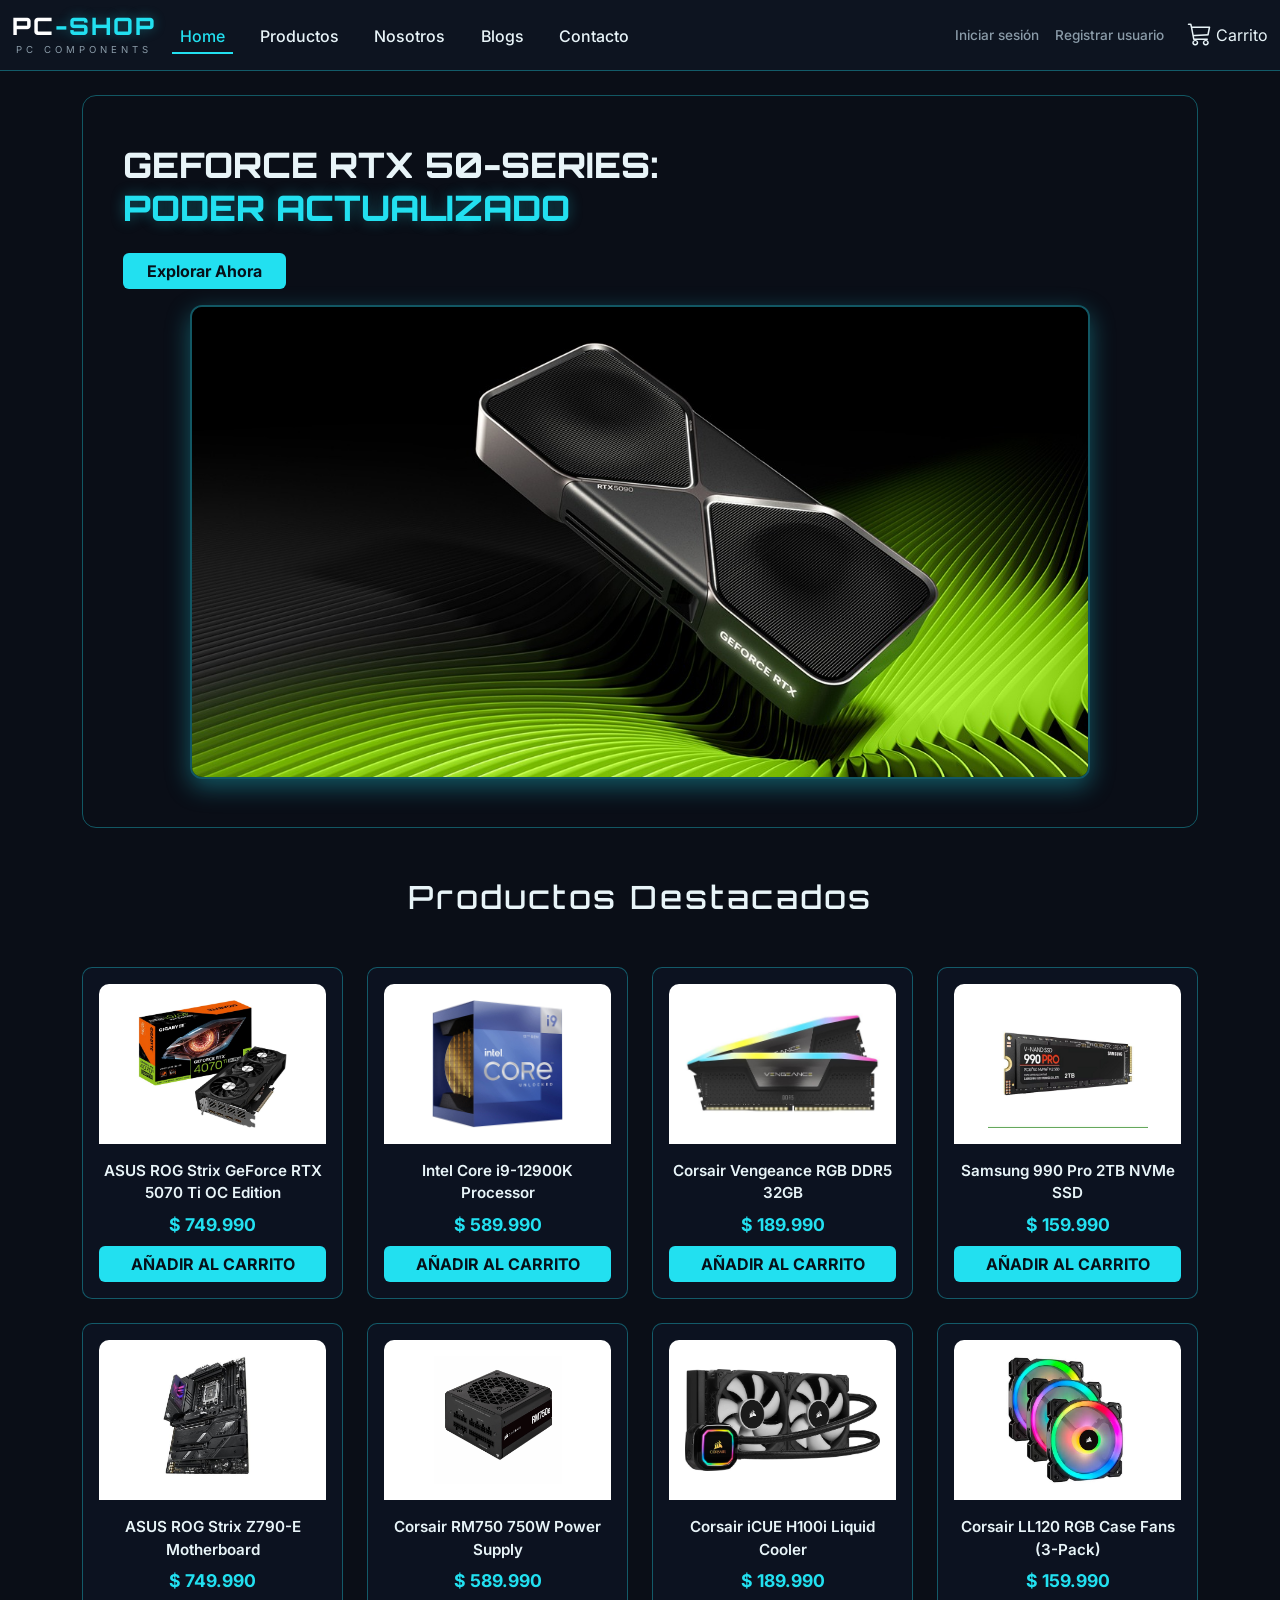
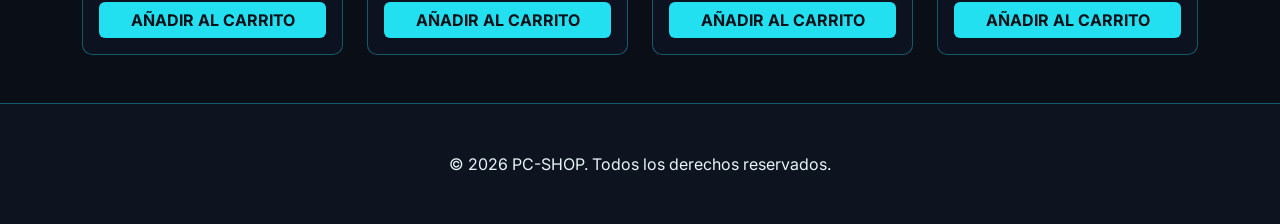
==== index.html @ 08722d99 "habia subido mal las cosas" ====
<!DOCTYPE html>
  <html lang="es">
  <head>
    <meta charset="UTF-8">
    <meta name="viewport" content="width=device-width, initial-scale=1.0">
    <title>PC-SHOP | PC Components</title>
    <link href="https://cdn.jsdelivr.net/npm/bootstrap@5.3.3/dist/css/bootstrap.min.css" rel="stylesheet">
    <link href="https://cdn.jsdelivr.net/npm/bootstrap-icons@1.11.3/font/bootstrap-icons.css" rel="stylesheet">
    <link href="https://fonts.googleapis.com/css2?family=Orbitron:wght@600;800&family=Inter:wght@400;500;700&display=swap" rel="stylesheet">
    <link href="css/style.css" rel="stylesheet">
  </head>
  <body>



    <nav class="navbar navbar-expand-lg navbar-dark barra-navegacion py-2">
      <div class="container-fluid">

        
        <a class="navbar-brand" href="#">
          <span class="texto-logo fs-4">PC<span class="destacado">-SHOP</span></span>
          <span class="subtitulo-logo">PC COMPONENTS</span>
        </a>

        
        <button class="navbar-toggler" type="button" data-bs-toggle="collapse"
          data-bs-target="#navbarSupportedContent" aria-controls="navbarSupportedContent"
          aria-expanded="false" aria-label="Toggle navigation">
          <span class="navbar-toggler-icon"></span>
        </button>

        
        <div class="collapse navbar-collapse" id="navbarSupportedContent">

        
          <ul class="navbar-nav me-auto mb-2 mb-lg-0">
            <li class="nav-item">
              <a class="nav-link enlace-nav active" aria-current="page" href="#">Home</a>
            <li class = "nav-item"><a class = "nav-link enlace-nav" href="productos.html">Productos</a></li>
            <li class="nav-item"><a class="nav-link enlace-nav" href="nosotros.html">Nosotros</a></li>
            <li class="nav-item"><a class="nav-link enlace-nav" href="blog.html">Blogs</a></li>
            <li class="nav-item"><a class="nav-link enlace-nav" href="contactos.html">Contacto</a></li>
          </ul>

          <div class="d-flex align-items-center me-4 enlaces-usuario">
          <a href="#" class="me-3">Iniciar sesión</a>
          <a href="#">Registrar usuario</a>
          </div>

          
          
          <a href="#" class="enlace-carrito d-flex align-items-center">
            <span class="position-relative me-1">
              <i class="bi bi-cart3 fs-4"></i>
              <span class="position-absolute top-0 start-100 translate-middle badge rounded-pill"></span>
            </span>
            Carrito 
          </a>
        </div>
      </div>
    </nav>

    
    <div class="container mt-4">
      <div class="banner-principal">
        <div>
          <h1>GEFORCE RTX 50-SERIES:<br><span class="destacado">PODER ACTUALIZADO</span></h1>
          <a href="#productos" class="btn boton-cyan mt-3 px-4">Explorar Ahora</a>
          <img src="img/rtx5.jpg" alt="Banner Principal" class="img-fluid mt-3">
        </div>
      </div>
    </div>

    
    <div class="container" id="productos">
      <h2 class="titulo-seccion">Productos Destacados</h2>

      <div class="row g-4">

        

        <div class="col-12 col-md-6 col-lg-3">
          <div class="tarjeta-producto p-3 text-center">
            <img src="img/rtx4070ti.jpg" alt="ASUS ROG RTX 5070 Ti">
            <p class="producto mt-3 mb-1">ASUS ROG Strix GeForce RTX 5070 Ti OC Edition</p>
            <p class="precio mb-2">$ 749.990</p>
            <button class="btn boton-cyan w-100">AÑADIR AL CARRITO</button>
          </div>
        </div>

        <div class="col-12 col-md-6 col-lg-3">
          <div class="tarjeta-producto p-3 text-center">
            <img src="img/inteli912.jpg" alt="Intel Core i9-12900K">
            <p class="producto mt-3 mb-1">Intel Core i9-12900K Processor</p>
            <p class="precio mb-2">$ 589.990</p>
            <button class="btn boton-cyan w-100">AÑADIR AL CARRITO</button>
          </div>
        </div>

        <div class="col-12 col-md-6 col-lg-3">
          <div class="tarjeta-producto p-3 text-center">
            <img src="img/ramddr5.jpg" alt="Corsair Vengeance RGB DDR5">
            <p class="producto mt-3 mb-1">Corsair Vengeance RGB DDR5 32GB</p>
            <p class="precio mb-2">$ 189.990</p>
            <button class="btn boton-cyan w-100">AÑADIR AL CARRITO</button>
          </div>
        </div>

        <div class="col-12 col-md-6 col-lg-3">
          <div class="tarjeta-producto p-3 text-center">
            <img src="img/ssd.jpg" alt="Samsung 990 Pro 2TB">
            <p class="producto mt-3 mb-1">Samsung 990 Pro 2TB NVMe SSD</p>
            <p class="precio mb-2">$ 159.990</p>
            <button class="btn boton-cyan w-100">AÑADIR AL CARRITO</button>
          </div>
        </div>

        <div class="col-12 col-md-6 col-lg-3">
          <div class="tarjeta-producto p-3 text-center">
            <img src="img/placa1.jpg" alt="ASUS ROG Strix Z790-E Motherboard">
            <p class="producto mt-3 mb-1">ASUS ROG Strix Z790-E Motherboard</p>
            <p class="precio mb-2">$ 749.990</p>
            <button class="btn boton-cyan w-100">AÑADIR AL CARRITO</button>
          </div>
        </div>

        <div class="col-12 col-md-6 col-lg-3">
          <div class="tarjeta-producto p-3 text-center">
            <img src="img/fuente.jpg" alt="Corsair Power Supply">
            <p class="producto mt-3 mb-1">Corsair RM750 750W Power Supply</p>
            <p class="precio mb-2">$ 589.990</p>
            <button class="btn boton-cyan w-100">AÑADIR AL CARRITO</button>
          </div>
        </div>

        <div class="col-12 col-md-6 col-lg-3">
          <div class="tarjeta-producto p-3 text-center">
            <img src="img/cooler.jpg" alt="Corsair Liquid Cooler">
            <p class="producto mt-3 mb-1">Corsair iCUE H100i Liquid Cooler</p>
            <p class="precio mb-2">$ 189.990</p>
            <button class="btn boton-cyan w-100">AÑADIR AL CARRITO</button>
          </div>
        </div>

        <div class="col-12 col-md-6 col-lg-3">
          <div class="tarjeta-producto p-3 text-center">
            <img src="img/ventiladores.jpg" alt="Case Fans">
            <p class="producto mt-3 mb-1">Corsair LL120 RGB Case Fans (3-Pack)</p>
            <p class="precio mb-2">$ 159.990</p>
            <button class="btn boton-cyan w-100">AÑADIR AL CARRITO</button>
          </div>
        </div>

      </div>

    
    </div>

  
    <footer class="py-5 mt-5">
    <div class="container">
      <div class="row">
        <div class="col-12 text-center">
          <p class="mb-0">&copy; 2026 PC-SHOP. Todos los derechos reservados.</p>
        </div>
      </div>
    </div>
  </footer>

    
    <script src="https://cdn.jsdelivr.net/npm/bootstrap@5.3.3/dist/js/bootstrap.bundle.min.js"></script>
  </body>
  </html>
---- css/style.css ----
:root{
  --fondo-principal:  #0a0e17; 
  --fondo-secundario: #0d1420; 
  --fondo-tarjeta:    #0c1220; 
  --cyan:             #22e0f0; 
  --cyan-brillo:      rgba(34, 224, 240, .35); 
  --texto-claro:      #e8f4f8; 
  --texto-apagado:    #8a9ba8; 
  --borde-cyan:       rgba(34, 224, 240, .35); 
}


/* estilos generales */
body{
  background: var(--fondo-principal);
  color: var(--texto-claro);
  font-family: 'Inter', sans-serif;
}

a{ text-decoration: none; }


/*Barra superior, inicio de sesion y registro de usaurio */
.enlaces-usuario a {
  color: var(--texto-apagado);
  font-size: 0.85rem;
  font-weight: 500;
}
.enlaces-usuario a:hover {
  color: var(--cyan);
}
/* Logos, links, etc*/
.barra-navegacion{
  background: var(--fondo-secundario);
  border-bottom: 1px solid var(--borde-cyan);
}

.enlace-nav{
  color: var(--texto-claro) !important;
  font-weight: 500;
  margin-right: 1.2rem;
  padding-bottom: 4px;
  border-bottom: 2px solid transparent;
}
.enlace-nav:hover,
.enlace-nav.active{
  color: var(--cyan) !important;
  border-bottom: 2px solid var(--cyan);
}

.texto-logo{
  font-family: 'Orbitron', sans-serif;
  font-weight: 800;
  letter-spacing: 2px;
  line-height: 1;
  text-align: center;
}
.texto-logo .destacado{
  color: var(--cyan);
  text-shadow: 0 0 12px var(--cyan-brillo);
}
.subtitulo-logo{
  font-size: .6rem;
  letter-spacing: 4px;
  color: var(--texto-apagado);
  text-align: center;
  display: block;
}

.campo-busqueda{
  background: var(--fondo-principal);
  border: 1px solid var(--borde-cyan);
  color: var(--texto-claro);
  max-width: 200px;
}
.campo-busqueda::placeholder{ color: var(--texto-apagado); }
.campo-busqueda:focus{
  background: var(--fondo-principal);
  color: var(--texto-claro);
  box-shadow: 0 0 0 .2rem var(--cyan-brillo);
  border-color: var(--cyan);
}

.enlace-carrito{
  color: var(--texto-claro);
  position: relative;
}
.enlace-carrito .badge{
  background: var(--cyan);
  color: #06111a;
}

/* El menu desplegable donde tan los productos */
.menu-desplegable{
  background: var(--fondo-tarjeta);
  border: 1px solid var(--borde-cyan);
}
.menu-desplegable .dropdown-item{
  color: var(--texto-claro);
}
.menu-desplegable .dropdown-item:hover,
.menu-desplegable .dropdown-item:focus{
  background: var(--cyan-brillo);
  color: var(--cyan);
}
.menu-desplegable .dropdown-divider{
  border-color: var(--borde-cyan);
}


/* el Banner principal */
.banner-principal{
  background-size: cover;
  background-position: center;
  border: 1px solid var(--borde-cyan);
  border-radius: 14px;
  padding: 3rem 2.5rem;
  min-height: 260px;
  display: flex;
  align-items: center;
}
.banner-principal h1{
  font-family: 'Orbitron', sans-serif;
  font-weight: 800;
  font-size: 2.2rem;
}

.banner-principal > div {
  width: 100%;
}

.banner-principal img{
  display: block;
  margin: 2rem auto 0 auto;
  max-width: 100%;
  width: 900px;
  height: auto;
  border: 2px solid var(--borde-cyan);
  border-radius: 12px;
  box-shadow: 0 8px 25px var(--cyan-brillo);
}


.banner-principal .destacado{
  color: var(--cyan);
  text-shadow: 0 0 14px var(--cyan-brillo);
}

.boton-cyan{
  background: var(--cyan);
  color: #06111a;
  font-weight: 700;
  border: none;
}
.boton-cyan:hover{
  color: #06111a;
  box-shadow: 0 0 20px var(--cyan-brillo);
}


/* Productos Destacados */
.titulo-seccion{
  font-family: 'Orbitron', sans-serif;
  letter-spacing: 3px;
  text-align: center;
  margin: 50px;
}


.tarjeta-producto{
  background: var(--fondo-tarjeta);
  border: 1px solid var(--borde-cyan);
  border-radius: 10px;
  height: 100%;
  transition: transform .2s ease, box-shadow .2s ease;
}
.tarjeta-producto:hover{
  transform: translateY(-5px);
  box-shadow: 0 0 22px var(--cyan-brillo);
}
.tarjeta-producto img{
  background: white;
  border-radius: 10px 10px 0 0;
  padding: 1rem;
  height: 160px;
  object-fit: contain;
  width: 100%;
}
.tarjeta-producto .producto{
  font-size: .95rem;
  font-weight: 600;
  min-height: 48px;
}
.tarjeta-producto .precio{
  color: var(--cyan);
  font-weight: 700;
  font-size: 1.1rem;
}



/* La parte de abajo de la pagina*/
footer{
  background: var(--fondo-secundario);
  border-top: 1px solid var(--borde-cyan);
  margin-top: 4rem;
}
footer h6{
  color: var(--texto-claro);
  font-weight: 700;
  margin-bottom: 1rem;
}
footer a{
  color: var(--texto-apagado);
  display: block;
  margin-bottom: .5rem;
}
footer a:hover{ color: var(--cyan); }

body {
  display: flex;
  flex-direction: column;
  min-height: 100vh;
}

/* El elemento contenedor principal debe crecer para llenar el espacio */
body > .container { 
  flex-grow: 1;
}
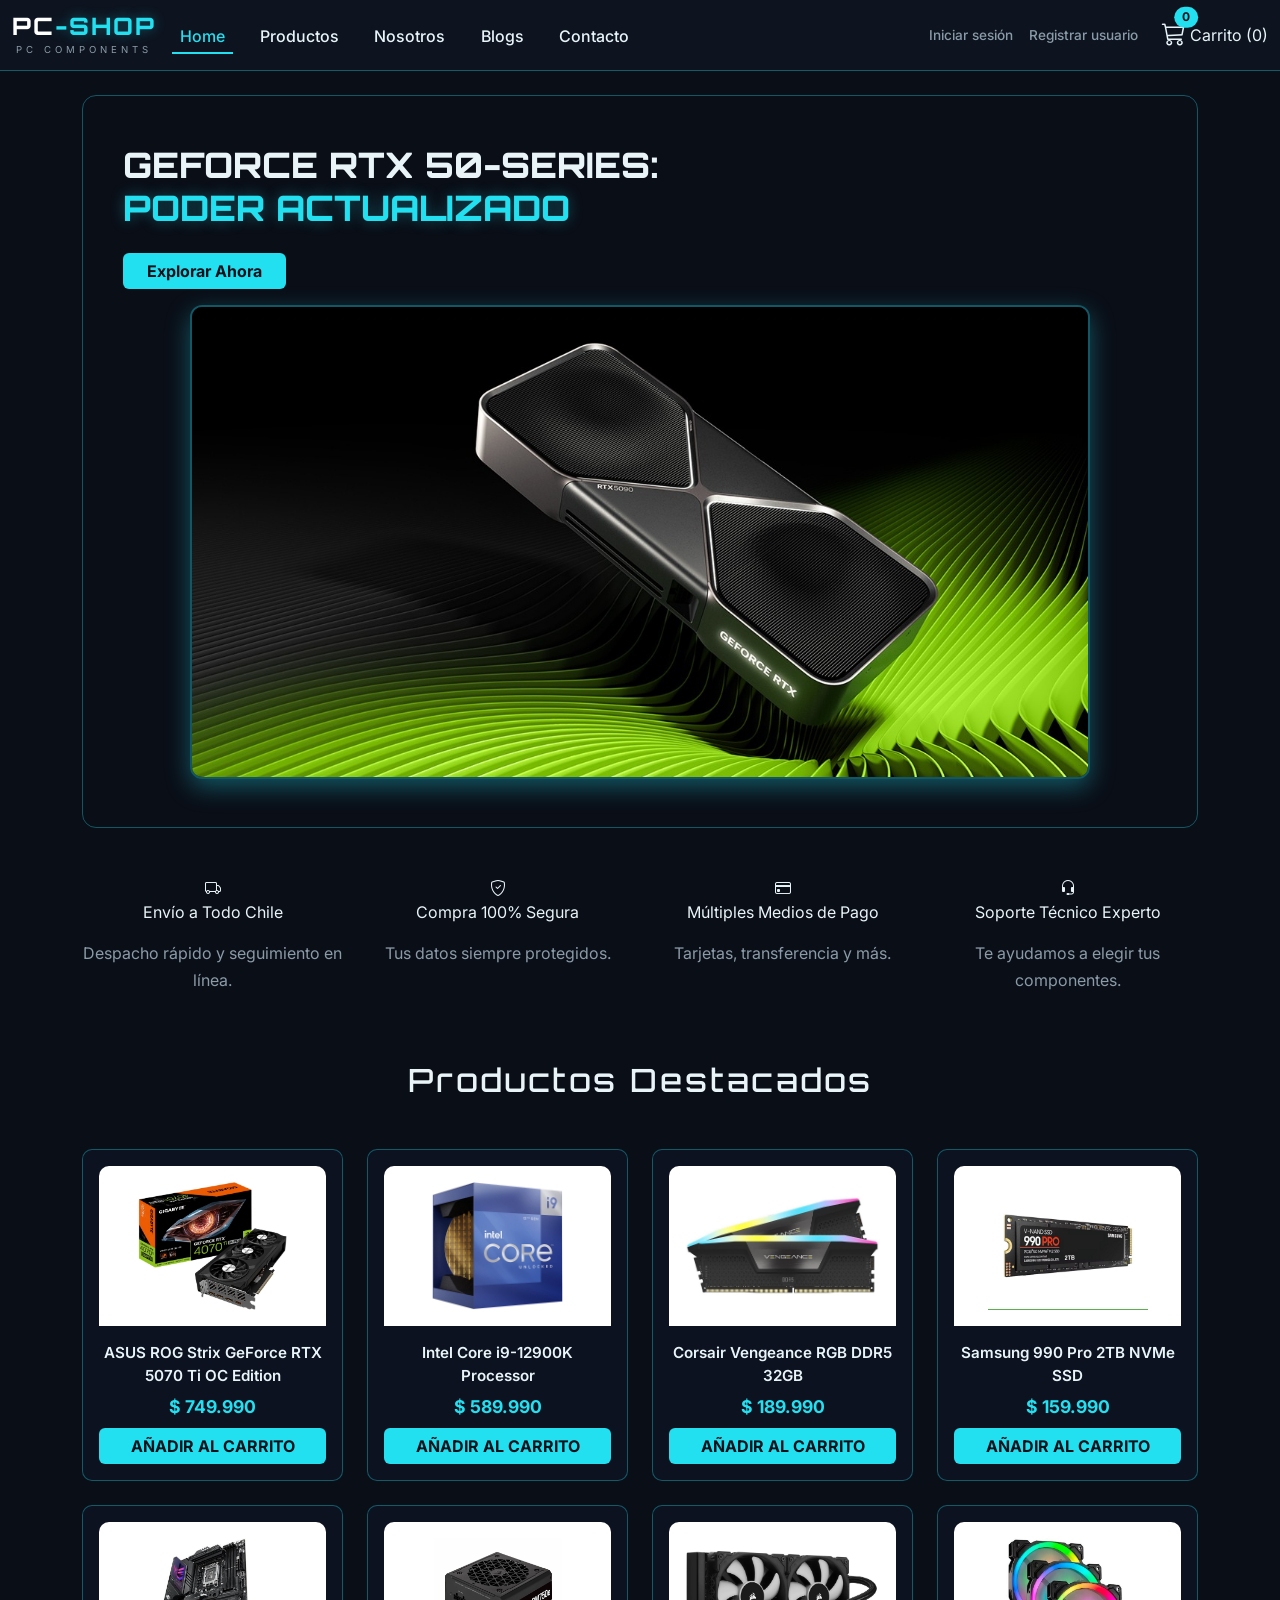
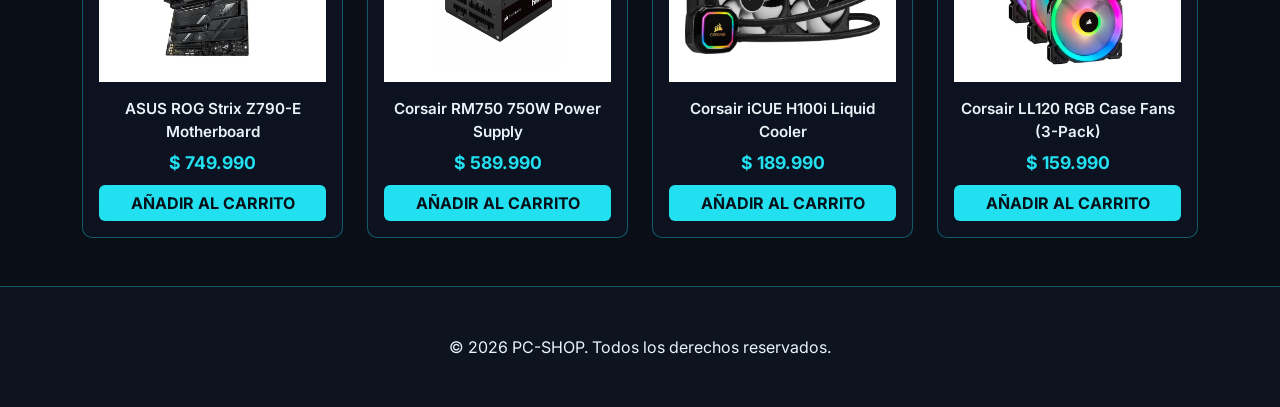
==== commit e01f2c6b: "arreglando bugs y agregando un poco de mejora visual al index" ====
--- a/index.html
+++ b/index.html
@@ -1,90 +1,113 @@
-  <!DOCTYPE html>
-  <html lang="es">
-  <head>
-    <meta charset="UTF-8">
-    <meta name="viewport" content="width=device-width, initial-scale=1.0">
-    <title>PC-SHOP | PC Components</title>
-    <link href="https://cdn.jsdelivr.net/npm/bootstrap@5.3.3/dist/css/bootstrap.min.css" rel="stylesheet">
-    <link href="https://cdn.jsdelivr.net/npm/bootstrap-icons@1.11.3/font/bootstrap-icons.css" rel="stylesheet">
-    <link href="https://fonts.googleapis.com/css2?family=Orbitron:wght@600;800&family=Inter:wght@400;500;700&display=swap" rel="stylesheet">
-    <link href="css/style.css" rel="stylesheet">
-  </head>
-  <body>
+<!DOCTYPE html>
+<html lang="es">
+<head>
+  <meta charset="UTF-8">
+  <meta name="viewport" content="width=device-width, initial-scale=1.0">
+  <title>PC-SHOP | PC-SHOP</title>
+  <link href="https://cdn.jsdelivr.net/npm/bootstrap@5.3.3/dist/css/bootstrap.min.css" rel="stylesheet">
+  <link href="https://cdn.jsdelivr.net/npm/bootstrap-icons@1.11.3/font/bootstrap-icons.css" rel="stylesheet">
+  <link href="https://fonts.googleapis.com/css2?family=Orbitron:wght@600;800&family=Inter:wght@400;500;700&display=swap" rel="stylesheet">
+  <link href="css/style.css" rel="stylesheet">
+</head>
+<body>
+  <nav class="navbar navbar-expand-lg navbar-dark barra-navegacion py-2">
+    <div class="container-fluid">
+      <a class="navbar-brand" href="index.html">
+        <span class="texto-logo fs-4">PC<span class="destacado">-SHOP</span></span>
+        <span class="subtitulo-logo">PC COMPONENTS</span>
+      </a>
 
+      <button class="navbar-toggler" type="button" data-bs-toggle="collapse"
+        data-bs-target="#navbarSupportedContent" aria-controls="navbarSupportedContent"
+        aria-expanded="false" aria-label="Toggle navigation">
+        <span class="navbar-toggler-icon"></span>
+      </button>
 
+      <div class="collapse navbar-collapse" id="navbarSupportedContent">
+        <ul class="navbar-nav me-auto mb-2 mb-lg-0">
+          <li class="nav-item"><a class="nav-link enlace-nav active" aria-current="page" href="index.html">Home</a></li>
+          <li class="nav-item"><a class="nav-link enlace-nav" href="productos.html">Productos</a></li>
+          <li class="nav-item"><a class="nav-link enlace-nav" href="nosotros.html">Nosotros</a></li>
+          <li class="nav-item"><a class="nav-link enlace-nav" href="blog.html">Blogs</a></li>
+          <li class="nav-item"><a class="nav-link enlace-nav" href="contactos.html">Contacto</a></li>
+        </ul>
 
-    <nav class="navbar navbar-expand-lg navbar-dark barra-navegacion py-2">
-      <div class="container-fluid">
+        <div class="d-flex align-items-center me-4 enlaces-usuario">
+          <a href="login.html" class="me-3">Iniciar sesión</a>
+          <a href="registro.html">Registrar usuario</a>
+        </div>
 
-        
-        <a class="navbar-brand" href="#">
-          <span class="texto-logo fs-4">PC<span class="destacado">-SHOP</span></span>
-          <span class="subtitulo-logo">PC COMPONENTS</span>
+        <a href="carrito.html" class="enlace-carrito d-flex align-items-center">
+          <span class="position-relative me-1">
+            <i class="bi bi-cart3 fs-4"></i>
+            <span class="position-absolute top-0 start-100 translate-middle badge rounded-pill contador-carrito">0</span>
+          </span>
+          <span class="texto-carrito">Carrito (0)</span>
         </a>
+      </div>
+    </div>
+  </nav>
 
-        
-        <button class="navbar-toggler" type="button" data-bs-toggle="collapse"
-          data-bs-target="#navbarSupportedContent" aria-controls="navbarSupportedContent"
-          aria-expanded="false" aria-label="Toggle navigation">
-          <span class="navbar-toggler-icon"></span>
-        </button>
+  <div class="container mt-4">
+    <div class="banner-principal">
+      <div>
+        <h1>GEFORCE RTX 50-SERIES:<br><span class="destacado">PODER ACTUALIZADO</span></h1>
+        <a href="#productos" class="btn boton-cyan mt-3 px-4">Explorar Ahora</a>
+        <img src="img/rtx5.jpg" alt="Banner Principal" class="img-fluid mt-3">
+      </div>
+    </div>
+  </div>
 
-        
-        <div class="collapse navbar-collapse" id="navbarSupportedContent">
-
-        
-          <ul class="navbar-nav me-auto mb-2 mb-lg-0">
-            <li class="nav-item">
-              <a class="nav-link enlace-nav active" aria-current="page" href="#">Home</a>
-            <li class = "nav-item"><a class = "nav-link enlace-nav" href="productos.html">Productos</a></li>
-            <li class="nav-item"><a class="nav-link enlace-nav" href="nosotros.html">Nosotros</a></li>
-            <li class="nav-item"><a class="nav-link enlace-nav" href="blog.html">Blogs</a></li>
-            <li class="nav-item"><a class="nav-link enlace-nav" href="contactos.html">Contacto</a></li>
-          </ul>
-
-          <div class="d-flex align-items-center me-4 enlaces-usuario">
-          <a href="#" class="me-3">Iniciar sesión</a>
-          <a href="#">Registrar usuario</a>
-          </div>
-
-          
-          
-          <a href="#" class="enlace-carrito d-flex align-items-center">
-            <span class="position-relative me-1">
-              <i class="bi bi-cart3 fs-4"></i>
-              <span class="position-absolute top-0 start-100 translate-middle badge rounded-pill"></span>
-            </span>
-            Carrito 
-          </a>
+  <!-- ======================================================
+       FRANJA DE BENEFICIOS
+       Puro HTML + CSS, sin JavaScript. Cada .beneficio es un
+       ícono de Bootstrap Icons + un título + una bajada corta.
+  ======================================================= -->
+  <div class="container mt-5">
+    <div class="row g-4 text-center">
+      <div class="col-6 col-md-3">
+        <div class="beneficio">
+          <i class="bi bi-truck"></i>
+          <p class="titulo-beneficio">Envío a Todo Chile</p>
+          <p class="texto-pagina">Despacho rápido y seguimiento en línea.</p>
         </div>
       </div>
-    </nav>
-
-    
-    <div class="container mt-4">
-      <div class="banner-principal">
-        <div>
-          <h1>GEFORCE RTX 50-SERIES:<br><span class="destacado">PODER ACTUALIZADO</span></h1>
-          <a href="#productos" class="btn boton-cyan mt-3 px-4">Explorar Ahora</a>
-          <img src="img/rtx5.jpg" alt="Banner Principal" class="img-fluid mt-3">
+      <div class="col-6 col-md-3">
+        <div class="beneficio">
+          <i class="bi bi-shield-check"></i>
+          <p class="titulo-beneficio">Compra 100% Segura</p>
+          <p class="texto-pagina">Tus datos siempre protegidos.</p>
+        </div>
+      </div>
+      <div class="col-6 col-md-3">
+        <div class="beneficio">
+          <i class="bi bi-credit-card"></i>
+          <p class="titulo-beneficio">Múltiples Medios de Pago</p>
+          <p class="texto-pagina">Tarjetas, transferencia y más.</p>
+        </div>
+      </div>
+      <div class="col-6 col-md-3">
+        <div class="beneficio">
+          <i class="bi bi-headset"></i>
+          <p class="titulo-beneficio">Soporte Técnico Experto</p>
+          <p class="texto-pagina">Te ayudamos a elegir tus componentes.</p>
         </div>
       </div>
     </div>
+  </div>
 
-    
-    <div class="container" id="productos">
-      <h2 class="titulo-seccion">Productos Destacados</h2>
+  <div class="container" id="productos">
+    <h2 class="titulo-seccion">Productos Destacados</h2>
 
-      <div class="row g-4">
-
-        
+  
+    <div class="row g-4" id="grid-destacados">
 
         <div class="col-12 col-md-6 col-lg-3">
           <div class="tarjeta-producto p-3 text-center">
             <img src="img/rtx4070ti.jpg" alt="ASUS ROG RTX 5070 Ti">
             <p class="producto mt-3 mb-1">ASUS ROG Strix GeForce RTX 5070 Ti OC Edition</p>
             <p class="precio mb-2">$ 749.990</p>
-            <button class="btn boton-cyan w-100">AÑADIR AL CARRITO</button>
+            <button type="button" class="btn boton-cyan w-100 btn-agregar-carrito" data-id="1">AÑADIR AL CARRITO</button>
           </div>
         </div>
 
@@ -93,7 +116,7 @@
             <img src="img/inteli912.jpg" alt="Intel Core i9-12900K">
             <p class="producto mt-3 mb-1">Intel Core i9-12900K Processor</p>
             <p class="precio mb-2">$ 589.990</p>
-            <button class="btn boton-cyan w-100">AÑADIR AL CARRITO</button>
+            <button type="button" class="btn boton-cyan w-100 btn-agregar-carrito" data-id="2">AÑADIR AL CARRITO</button>
           </div>
         </div>
 
@@ -102,7 +125,7 @@
             <img src="img/ramddr5.jpg" alt="Corsair Vengeance RGB DDR5">
             <p class="producto mt-3 mb-1">Corsair Vengeance RGB DDR5 32GB</p>
             <p class="precio mb-2">$ 189.990</p>
-            <button class="btn boton-cyan w-100">AÑADIR AL CARRITO</button>
+            <button type="button" class="btn boton-cyan w-100 btn-agregar-carrito" data-id="3">AÑADIR AL CARRITO</button>
           </div>
         </div>
 
@@ -111,7 +134,7 @@
             <img src="img/ssd.jpg" alt="Samsung 990 Pro 2TB">
             <p class="producto mt-3 mb-1">Samsung 990 Pro 2TB NVMe SSD</p>
             <p class="precio mb-2">$ 159.990</p>
-            <button class="btn boton-cyan w-100">AÑADIR AL CARRITO</button>
+            <button type="button" class="btn boton-cyan w-100 btn-agregar-carrito" data-id="4">AÑADIR AL CARRITO</button>
           </div>
         </div>
 
@@ -120,7 +143,7 @@
             <img src="img/placa1.jpg" alt="ASUS ROG Strix Z790-E Motherboard">
             <p class="producto mt-3 mb-1">ASUS ROG Strix Z790-E Motherboard</p>
             <p class="precio mb-2">$ 749.990</p>
-            <button class="btn boton-cyan w-100">AÑADIR AL CARRITO</button>
+            <button type="button" class="btn boton-cyan w-100 btn-agregar-carrito" data-id="5">AÑADIR AL CARRITO</button>
           </div>
         </div>
 
@@ -129,7 +152,7 @@
             <img src="img/fuente.jpg" alt="Corsair Power Supply">
             <p class="producto mt-3 mb-1">Corsair RM750 750W Power Supply</p>
             <p class="precio mb-2">$ 589.990</p>
-            <button class="btn boton-cyan w-100">AÑADIR AL CARRITO</button>
+            <button type="button" class="btn boton-cyan w-100 btn-agregar-carrito" data-id="6">AÑADIR AL CARRITO</button>
           </div>
         </div>
 
@@ -138,7 +161,7 @@
             <img src="img/cooler.jpg" alt="Corsair Liquid Cooler">
             <p class="producto mt-3 mb-1">Corsair iCUE H100i Liquid Cooler</p>
             <p class="precio mb-2">$ 189.990</p>
-            <button class="btn boton-cyan w-100">AÑADIR AL CARRITO</button>
+            <button type="button" class="btn boton-cyan w-100 btn-agregar-carrito" data-id="7">AÑADIR AL CARRITO</button>
           </div>
         </div>
 
@@ -147,17 +170,14 @@
             <img src="img/ventiladores.jpg" alt="Case Fans">
             <p class="producto mt-3 mb-1">Corsair LL120 RGB Case Fans (3-Pack)</p>
             <p class="precio mb-2">$ 159.990</p>
-            <button class="btn boton-cyan w-100">AÑADIR AL CARRITO</button>
+            <button type="button" class="btn boton-cyan w-100 btn-agregar-carrito" data-id="8">AÑADIR AL CARRITO</button>
           </div>
         </div>
 
-      </div>
+    </div>
+  </div>
 
-    
-    </div>
-
-  
-    <footer class="py-5 mt-5">
+  <footer class="py-5 mt-5">
     <div class="container">
       <div class="row">
         <div class="col-12 text-center">
@@ -166,8 +186,9 @@
       </div>
     </div>
   </footer>
-
-    
-    <script src="https://cdn.jsdelivr.net/npm/bootstrap@5.3.3/dist/js/bootstrap.bundle.min.js"></script>
-  </body>
-  </html>
+  <script src="https://cdn.jsdelivr.net/npm/bootstrap@5.3.3/dist/js/bootstrap.bundle.min.js"></script>
+  <script src="js/datos.js"></script>
+  <script src="js/carrito.js"></script>
+  <script src="js/index.js"></script>
+</body>
+</html>
--- a/css/style.css
+++ b/css/style.css
@@ -1,4 +1,3 @@
-
 :root{
   --fondo-principal:  #0a0e17; 
   --fondo-secundario: #0d1420; 
@@ -228,3 +227,123 @@
 body > .container { 
   flex-grow: 1;
 }
+ 
+/* -----------------------------------------------------------
+   CARRITO DE COMPRAS
+----------------------------------------------------------- */
+.fila-carrito{
+  background: var(--fondo-tarjeta);
+  border: 1px solid var(--borde-cyan);
+  border-radius: 10px;
+}
+.miniatura-carrito{
+  width: 70px;
+  height: 70px;
+  object-fit: contain;
+  background: white;
+  border-radius: 8px;
+  padding: .3rem;
+}
+.resumen-carrito{
+  background: var(--fondo-tarjeta);
+  border: 1px solid var(--borde-cyan);
+  border-radius: 10px;
+  padding: 1.5rem;
+}
+ 
+/* -----------------------------------------------------------
+   FORMULARIOS (contacto, login, registro)
+----------------------------------------------------------- */
+.tarjeta-formulario{
+  background: var(--fondo-tarjeta);
+  border: 1px solid var(--borde-cyan);
+  border-radius: 12px;
+  padding: 2.5rem;
+  max-width: 480px;
+  margin: 3rem auto;
+}
+.tarjeta-formulario h2{
+  font-family: 'Orbitron', sans-serif;
+  text-align: center;
+  font-size: 1.4rem;
+  margin-bottom: 1.5rem;
+}
+.campo-formulario{
+  background: var(--fondo-principal);
+  border: 1px solid var(--borde-cyan);
+  color: var(--texto-claro);
+  width: 100%;
+}
+.campo-formulario::placeholder{ color: var(--texto-apagado); }
+.campo-formulario:focus{
+  background: var(--fondo-principal);
+  color: var(--texto-claro);
+  box-shadow: 0 0 0 .2rem var(--cyan-brillo);
+  border-color: var(--cyan);
+}
+.mensaje-error{
+  color: #ff6b6b;
+  font-size: .8rem;
+  margin-top: .3rem;
+}
+.enlace-auth{
+  color: var(--texto-apagado);
+  text-align: center;
+  display: block;
+  margin-top: 1.5rem;
+  font-size: .9rem;
+}
+.enlace-auth a{ color: var(--cyan); }
+.enlace-auth a:hover{ text-decoration: underline; }
+ 
+ 
+/* -----------------------------------------------------------
+   PÁGINA "NOSOTROS"
+----------------------------------------------------------- */
+.texto-pagina{
+  color: var(--texto-apagado);
+  line-height: 1.7;
+}
+.tarjeta-equipo{
+  background: var(--fondo-tarjeta);
+  border: 1px solid var(--borde-cyan);
+  border-radius: 10px;
+  text-align: center;
+  padding: 1.5rem;
+}
+.tarjeta-equipo img{
+  width: 110px;
+  height: 110px;
+  border-radius: 50%;
+  object-fit: cover;
+  border: 2px solid var(--cyan);
+  margin-bottom: 1rem;
+}
+.tarjeta-equipo .rol{
+  color: var(--cyan);
+  font-size: .85rem;
+}
+ 
+ 
+/* -----------------------------------------------------------
+   PÁGINA "BLOG"
+----------------------------------------------------------- */
+.tarjeta-blog{
+  background: var(--fondo-tarjeta);
+  border: 1px solid var(--borde-cyan);
+  border-radius: 10px;
+  overflow: hidden;
+}
+.tarjeta-blog img{
+  margin-top: 20px;
+  width: 100%;
+  height: 90%;
+  object-fit: cover;
+}
+.tarjeta-blog .contenido{
+  padding: 1.5rem;
+}
+.tarjeta-blog h3{
+  font-family: 'Orbitron', sans-serif;
+  font-size: 1.2rem;
+}
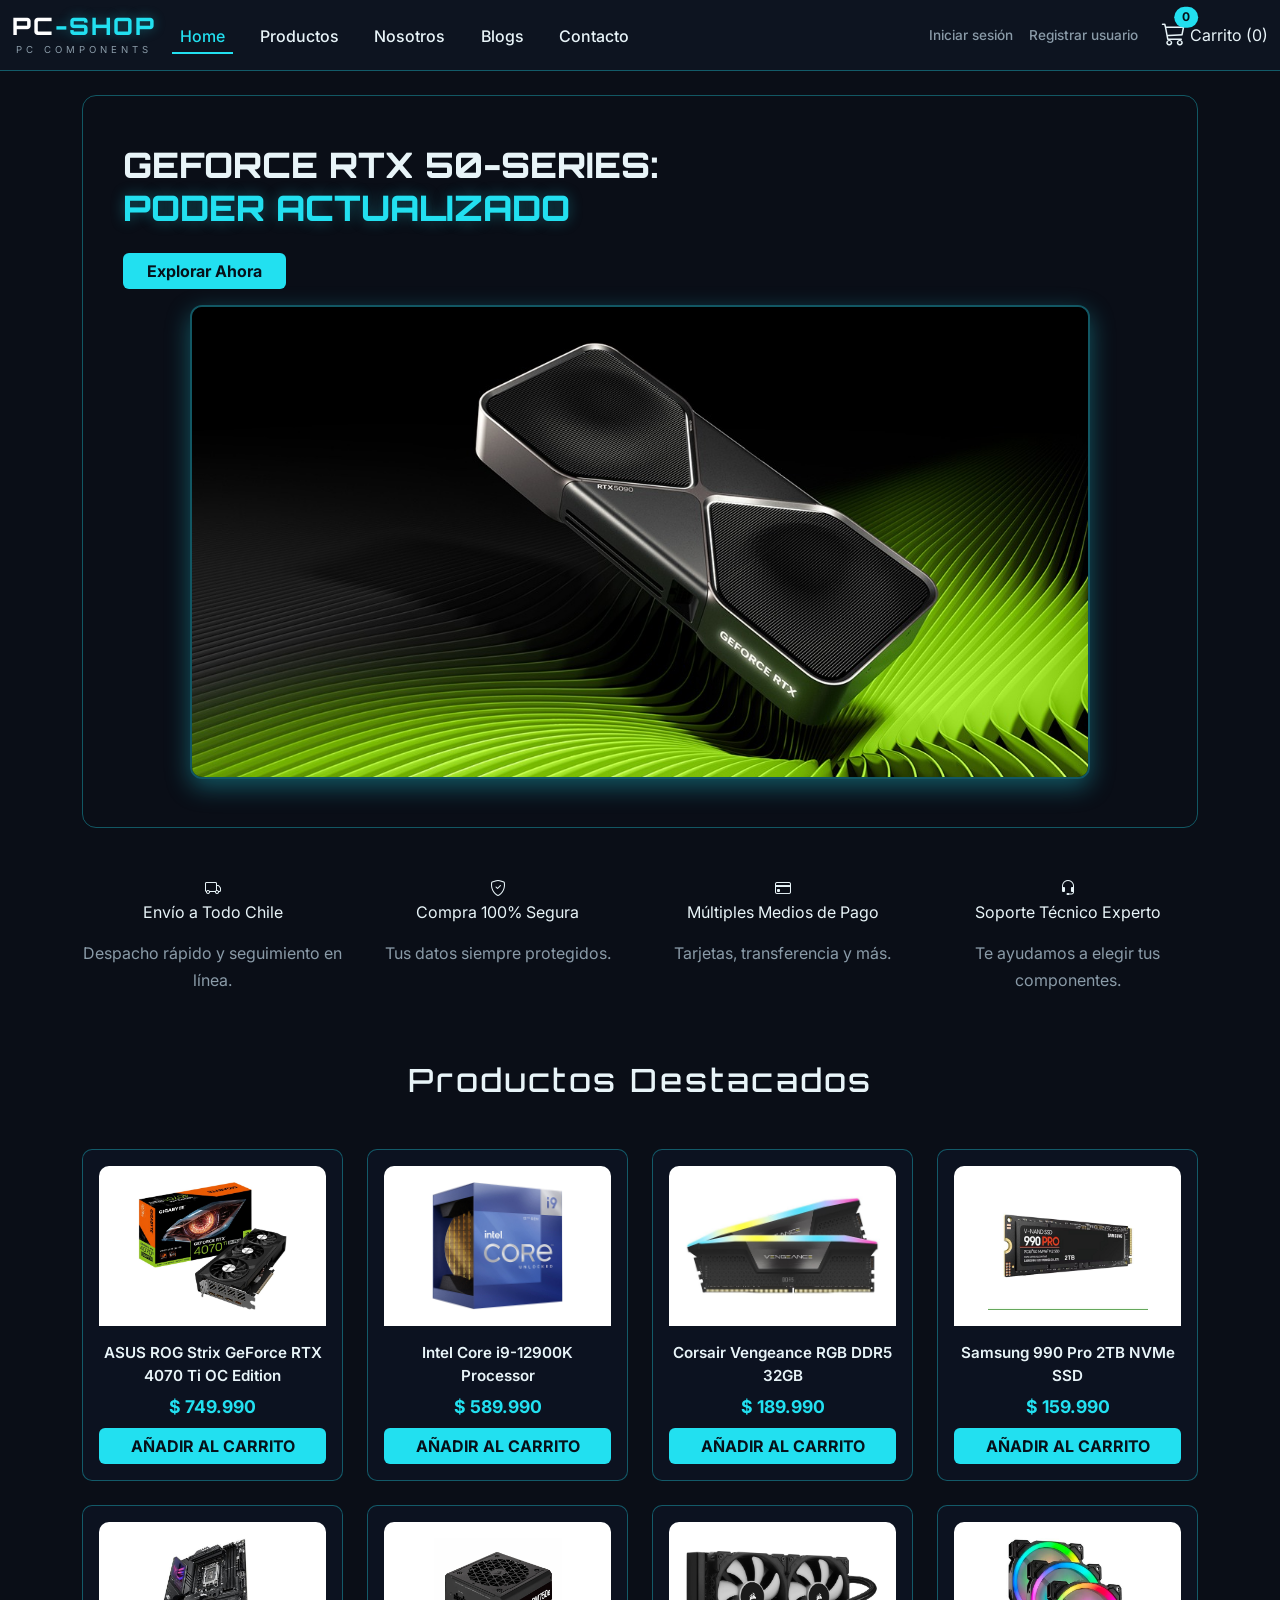
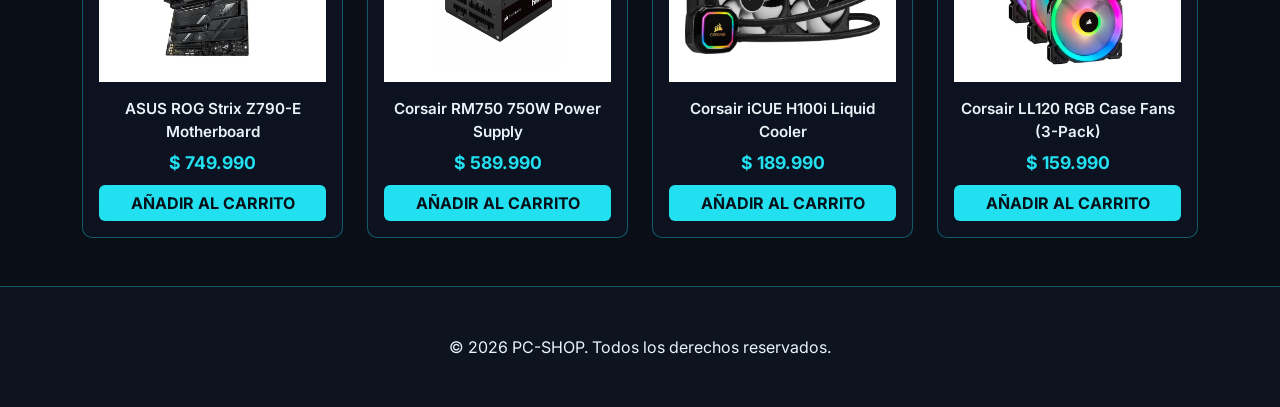
==== commit f5a92d6f: "Actualiza presentación de la tienda y corrige confirmación del carrito" ====
--- a/index.html
+++ b/index.html
@@ -105,7 +105,7 @@
         <div class="col-12 col-md-6 col-lg-3">
           <div class="tarjeta-producto p-3 text-center">
             <img src="img/rtx4070ti.jpg" alt="ASUS ROG RTX 5070 Ti">
-            <p class="producto mt-3 mb-1">ASUS ROG Strix GeForce RTX 5070 Ti OC Edition</p>
+            <p class="producto mt-3 mb-1">ASUS ROG Strix GeForce RTX 4070 Ti OC Edition</p>
             <p class="precio mb-2">$ 749.990</p>
             <button type="button" class="btn boton-cyan w-100 btn-agregar-carrito" data-id="1">AÑADIR AL CARRITO</button>
           </div>
@@ -190,5 +190,7 @@
   <script src="js/datos.js"></script>
   <script src="js/carrito.js"></script>
   <script src="js/index.js"></script>
+  <script src="js/cuentas.js"></script>
+  <script src="js/sesion.js"></script>
 </body>
 </html>
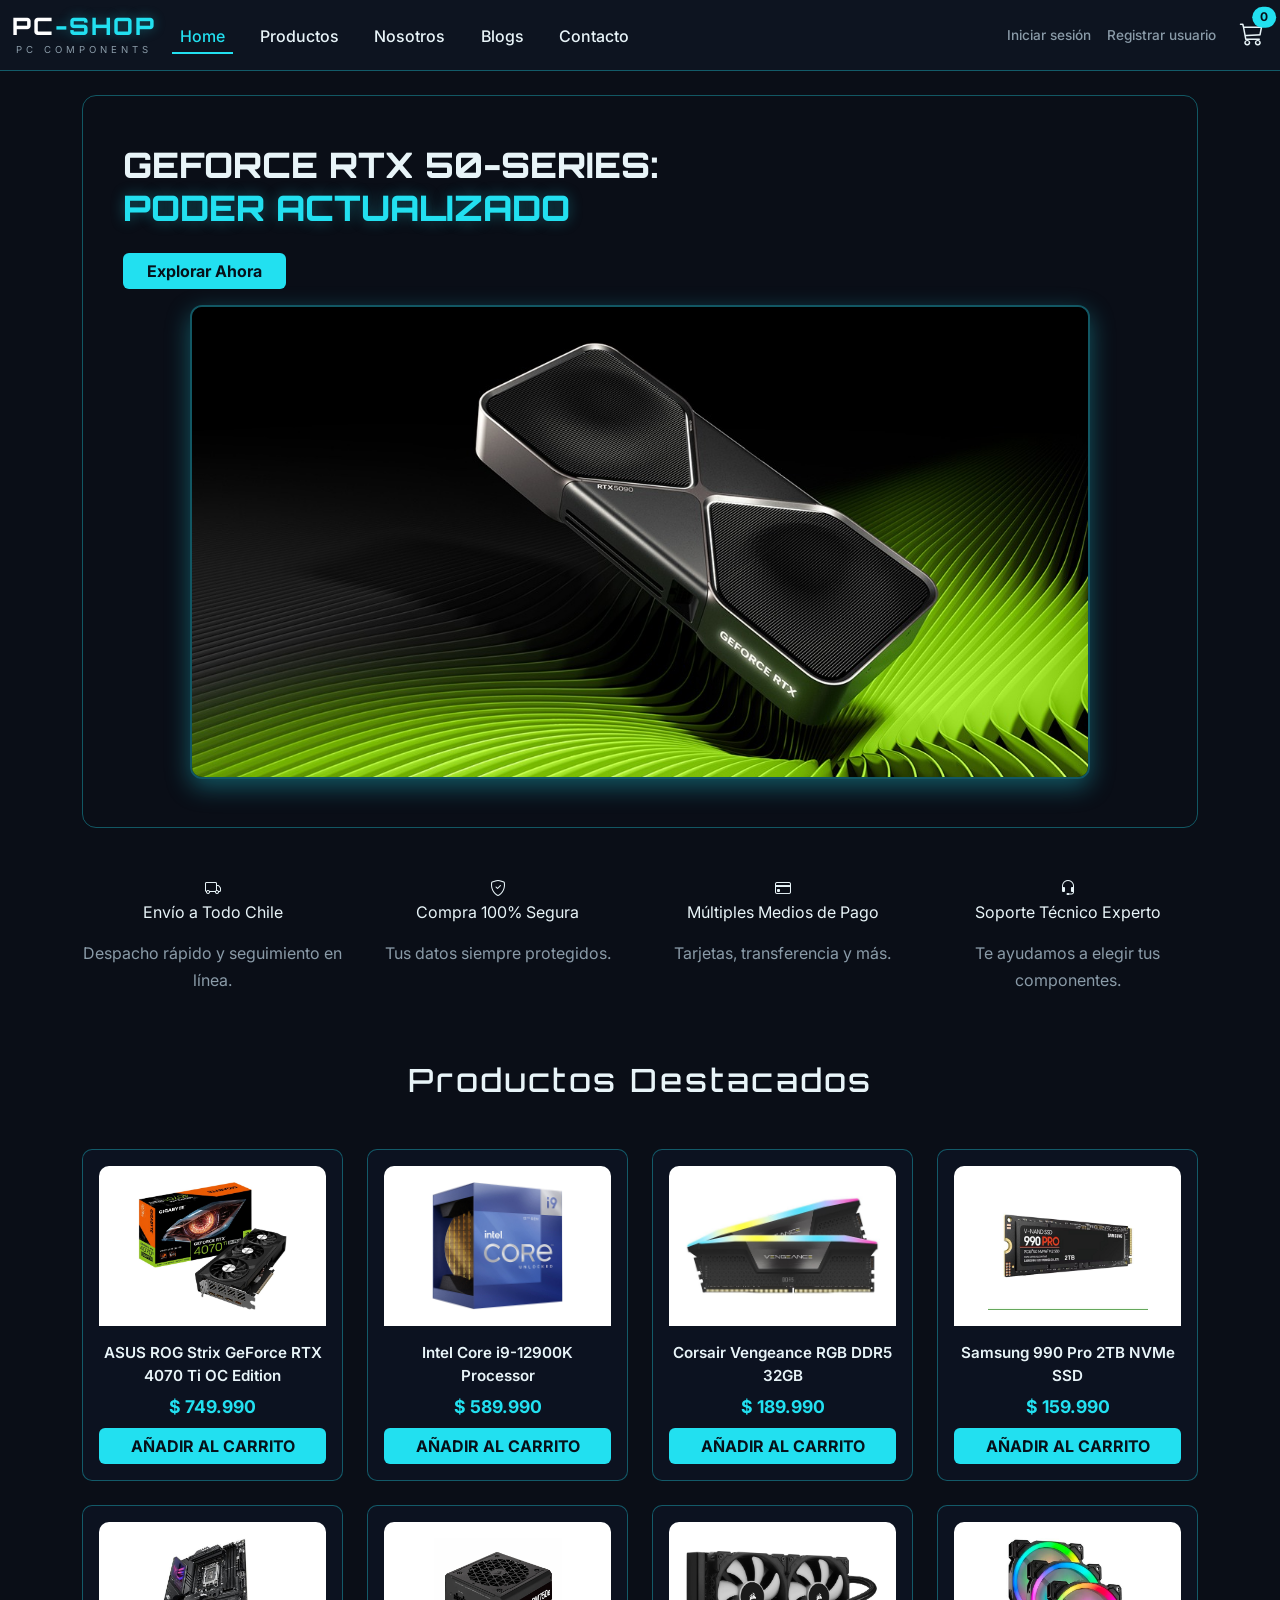
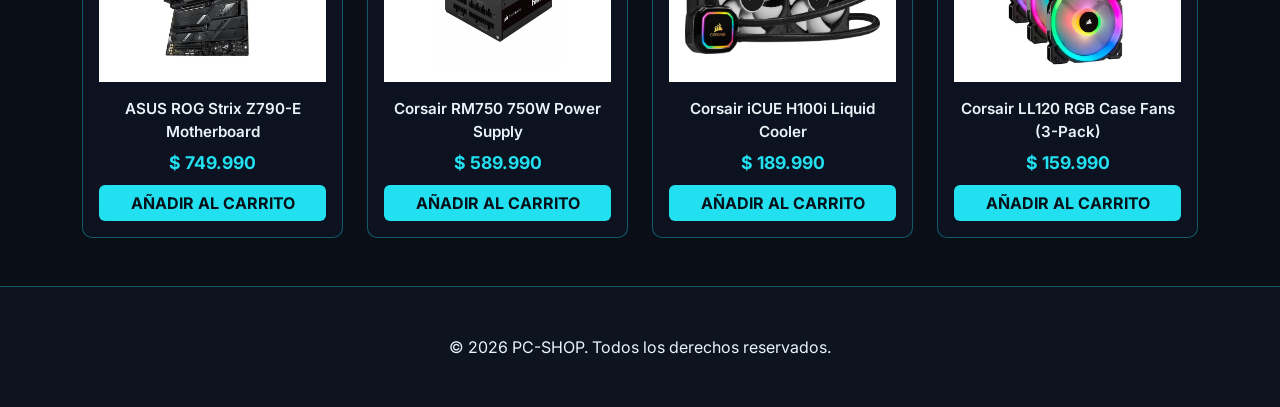
==== commit fdbbba08: "eo" ====
--- a/index.html
+++ b/index.html
@@ -42,7 +42,6 @@
             <i class="bi bi-cart3 fs-4"></i>
             <span class="position-absolute top-0 start-100 translate-middle badge rounded-pill contador-carrito">0</span>
           </span>
-          <span class="texto-carrito">Carrito (0)</span>
         </a>
       </div>
     </div>
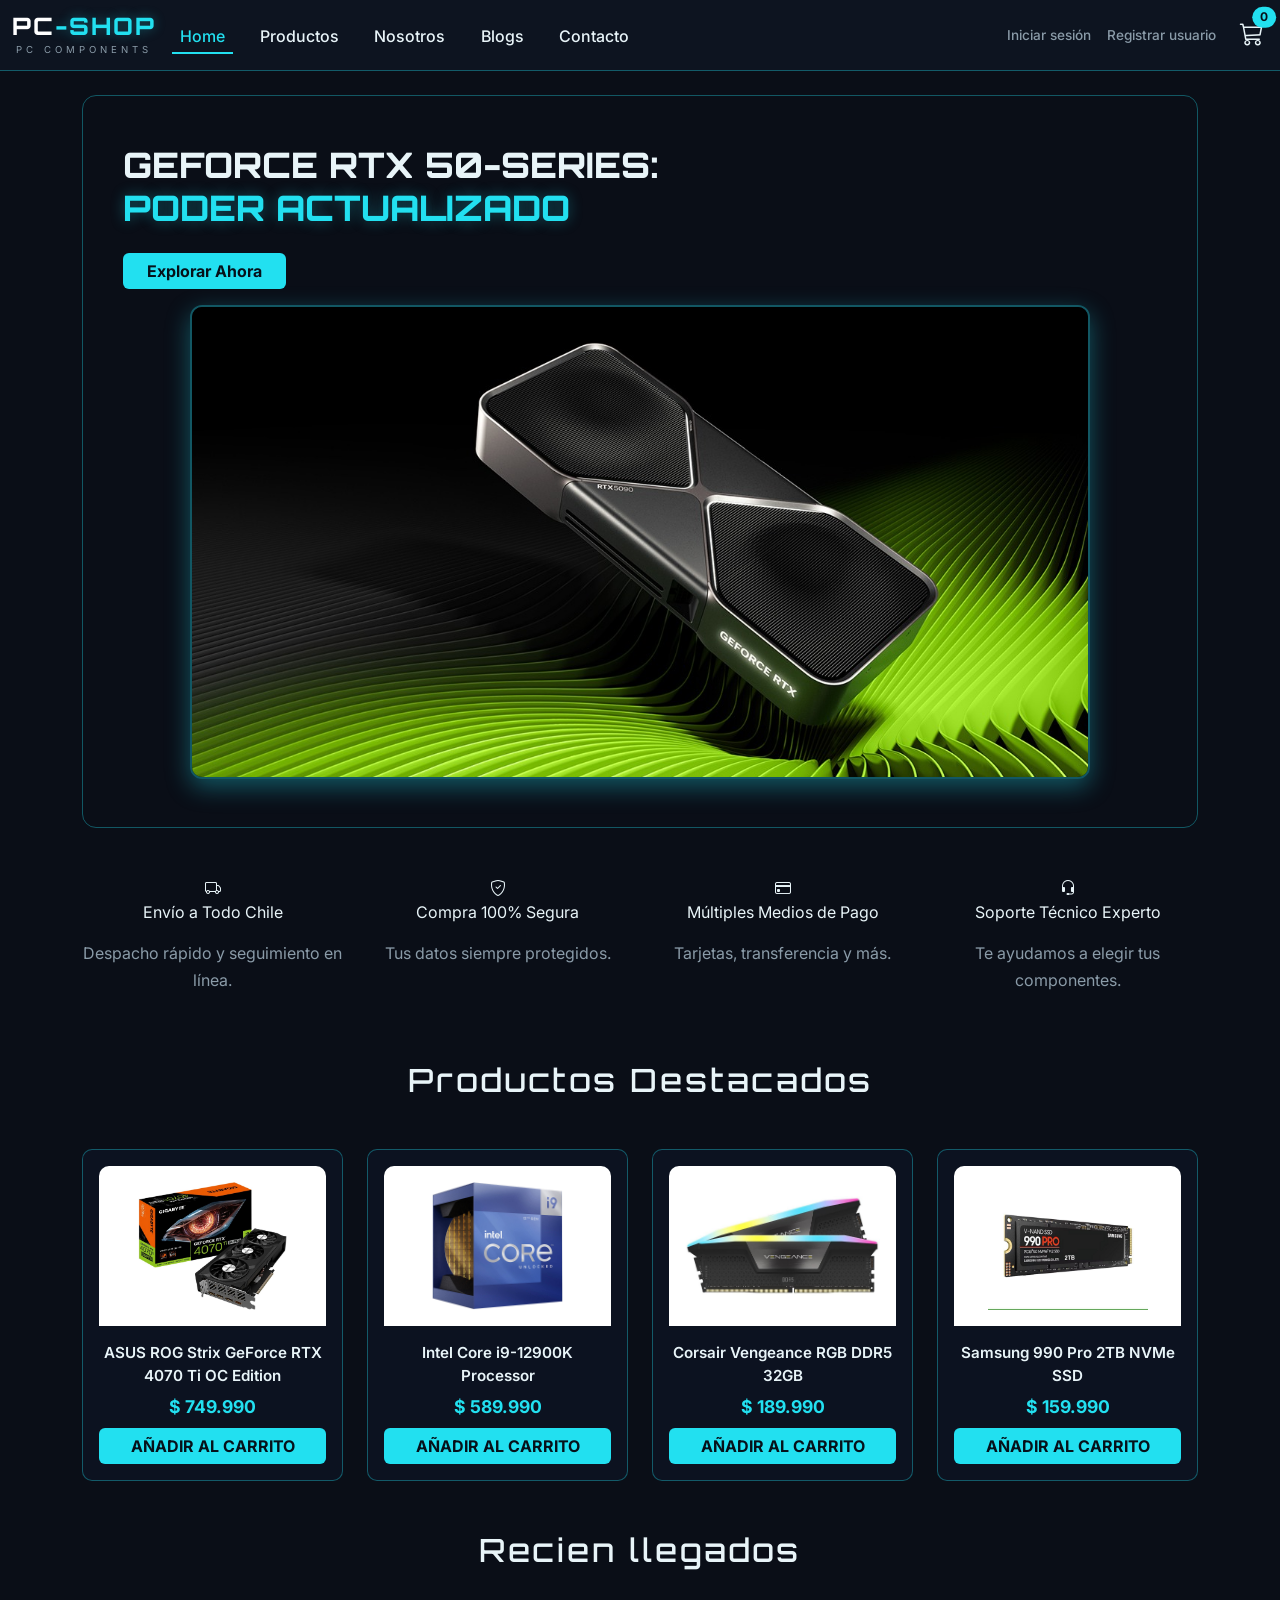
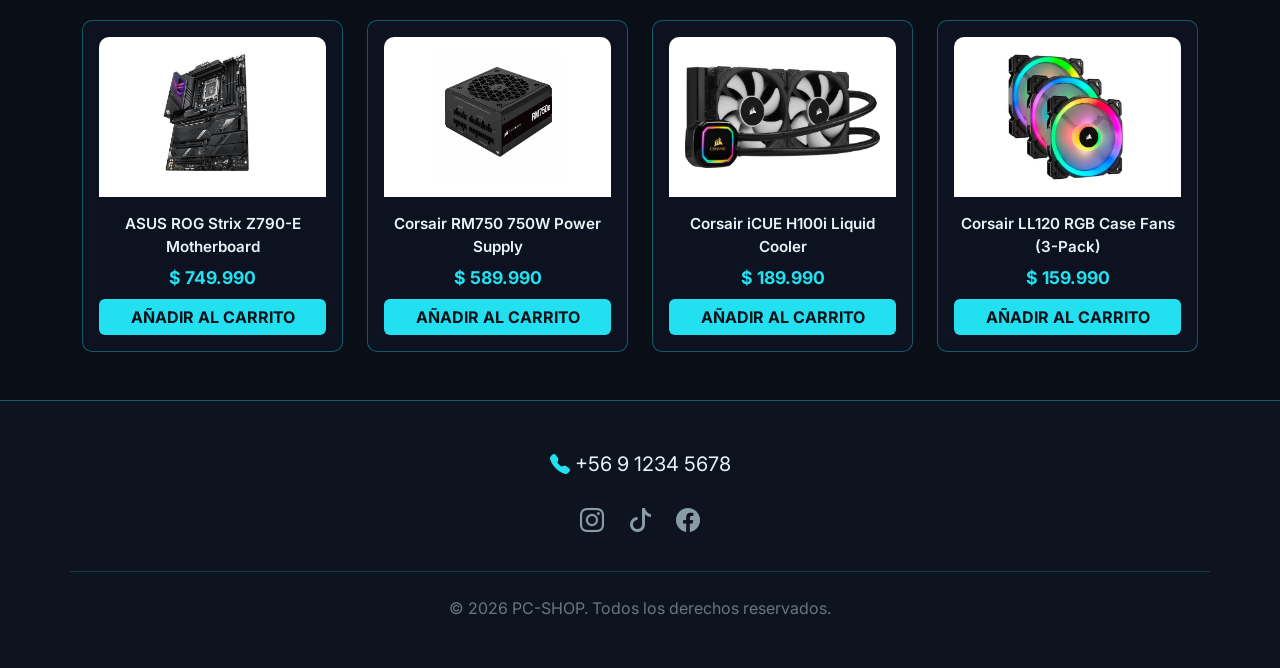
==== commit bd01cad5: "agregando decoracion" ====
--- a/index.html
+++ b/index.html
@@ -19,7 +19,7 @@
 
       <button class="navbar-toggler" type="button" data-bs-toggle="collapse"
         data-bs-target="#navbarSupportedContent" aria-controls="navbarSupportedContent"
-        aria-expanded="false" aria-label="Toggle navigation">
+        aria-expanded="false" aria-label="Toggle navigation"> 
         <span class="navbar-toggler-icon"></span>
       </button>
 
@@ -136,7 +136,10 @@
             <button type="button" class="btn boton-cyan w-100 btn-agregar-carrito" data-id="4">AÑADIR AL CARRITO</button>
           </div>
         </div>
-
+    </div>
+        
+      <h2 class="titulo-seccion">Recien llegados</h2>
+      <div class = "row g-4">
         <div class="col-12 col-md-6 col-lg-3">
           <div class="tarjeta-producto p-3 text-center">
             <img src="img/placa1.jpg" alt="ASUS ROG Strix Z790-E Motherboard">
@@ -178,11 +181,38 @@
 
   <footer class="py-5 mt-5">
     <div class="container">
+      
+      
+      <div class="row mb-4">
+        <div class="col-12 text-center">
+          
+          
+          <a href="tel:+56912345678" class="text-decoration-none d-inline-block fs-5 mb-3" style="color: var(--texto-claro);">
+            <i class="bi bi-telephone-fill" style="color: var(--cyan);"></i> +56 9 1234 5678
+          </a>
+          
+          
+          <div class="d-flex justify-content-center gap-4 mt-2">
+            <a href="https://instagram.com" target="_blank" class="fs-4 d-inline-block">
+              <i class="bi bi-instagram"></i>
+            </a>
+            <a href="https://tiktok.com" target="_blank" class="fs-4 d-inline-block">
+              <i class="bi bi-tiktok"></i>
+            </a>
+            <a href="https://facebook.com" target="_blank" class="fs-4 d-inline-block">
+              <i class="bi bi-facebook"></i>
+            </a>
+          </div>
+
+        </div>
+      </div>
+
       <div class="row">
-        <div class="col-12 text-center">
-          <p class="mb-0">&copy; 2026 PC-SHOP. Todos los derechos reservados.</p>
-        </div>
-      </div>
+        <div class="col-12 text-center" style="border-top: 1px solid rgba(34, 224, 240, 0.2); padding-top: 1.5rem;">
+          <p class="mb-0 text-secondary">&copy; 2026 PC-SHOP. Todos los derechos reservados.</p>
+        </div>
+      </div>
+
     </div>
   </footer>
   <script src="https://cdn.jsdelivr.net/npm/bootstrap@5.3.3/dist/js/bootstrap.bundle.min.js"></script>
